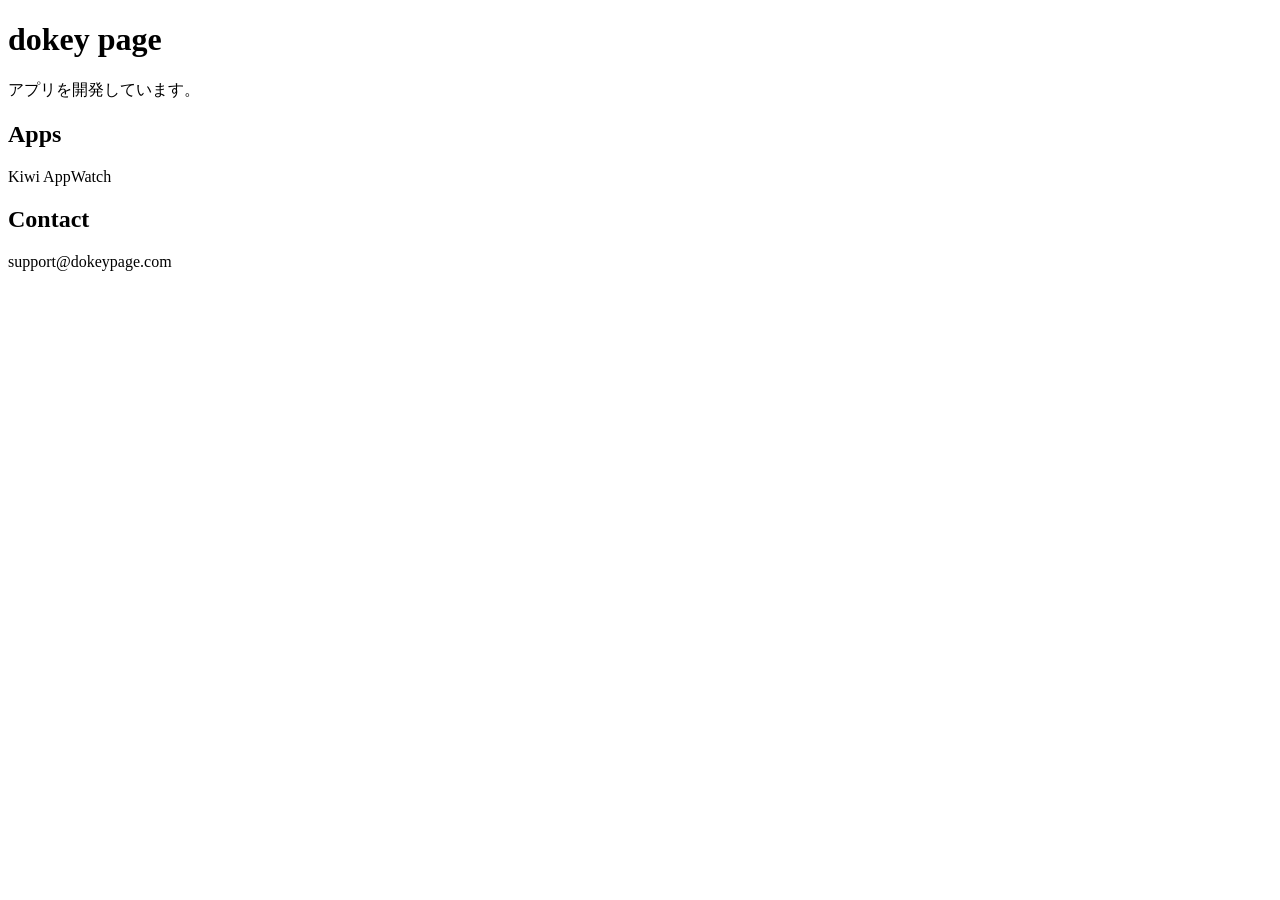
==== index.html @ f99a652b "Add homepage" ====
<!DOCTYPE html>
<html lang="ja">
<head>
  <meta charset="UTF-8">
  <meta name="viewport" content="width=device-width, initial-scale=1.0">
  <title>dokey page</title>
</head>
<body>
  <h1>dokey page</h1>
  <p>アプリを開発しています。</p>

  <h2>Apps</h2>
  <p>Kiwi AppWatch</p>

  <h2>Contact</h2>
  <p>support@dokeypage.com</p>
</body>
</html>
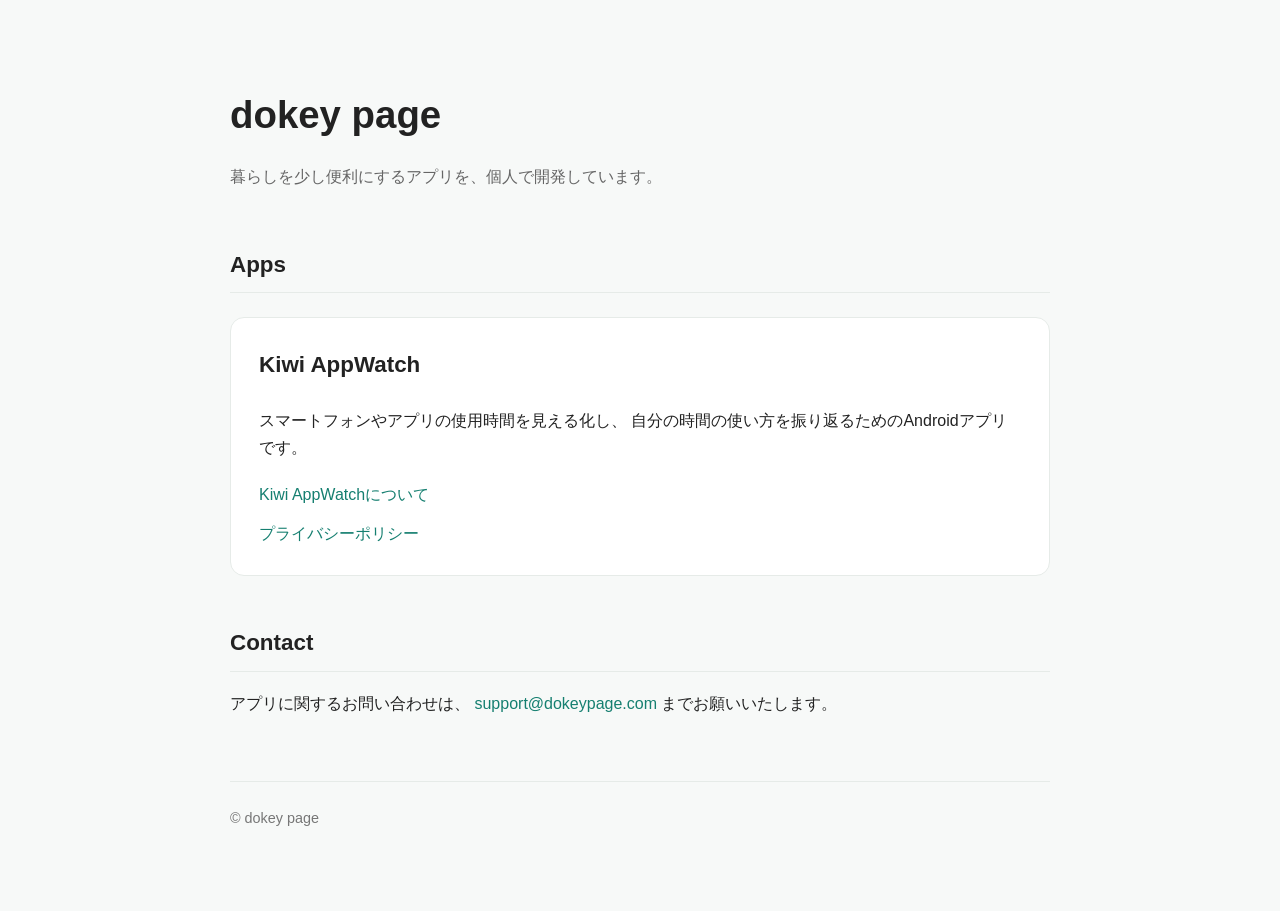
==== commit 3f7761f4: "Add Kiwi AppWatch page" ====
--- a/index.html
+++ b/index.html
@@ -3,16 +3,117 @@
 <head>
   <meta charset="UTF-8">
   <meta name="viewport" content="width=device-width, initial-scale=1.0">
+
   <title>dokey page</title>
+
+  <style>
+    body {
+      margin: 0;
+      font-family: -apple-system, BlinkMacSystemFont, "Segoe UI",
+        "Hiragino Kaku Gothic ProN", "Yu Gothic", Meiryo, sans-serif;
+      background: #f7f9f8;
+      color: #222;
+      line-height: 1.7;
+    }
+
+    main {
+      max-width: 820px;
+      margin: 0 auto;
+      padding: 56px 24px 80px;
+    }
+
+    h1 {
+      margin-bottom: 8px;
+      font-size: 2.4rem;
+    }
+
+    .lead {
+      color: #666;
+      margin-bottom: 56px;
+    }
+
+    h2 {
+      margin-top: 48px;
+      padding-bottom: 8px;
+      font-size: 1.4rem;
+      border-bottom: 1px solid #e6ebe8;
+    }
+
+    .app-card {
+      margin-top: 24px;
+      padding: 28px;
+      background: #fff;
+      border: 1px solid #e6ebe8;
+      border-radius: 14px;
+    }
+
+    .app-card h3 {
+      margin-top: 0;
+      font-size: 1.4rem;
+    }
+
+    a {
+      color: #157f70;
+      text-decoration: none;
+    }
+
+    a:hover {
+      text-decoration: underline;
+    }
+
+    .links {
+      display: flex;
+      flex-direction: column;
+      gap: 12px;
+      margin-top: 20px;
+    }
+
+    footer {
+      margin-top: 64px;
+      padding-top: 24px;
+      border-top: 1px solid #e6ebe8;
+      color: #777;
+      font-size: 0.9rem;
+    }
+  </style>
 </head>
+
 <body>
-  <h1>dokey page</h1>
-  <p>アプリを開発しています。</p>
+  <main>
+    <h1>dokey page</h1>
+    <p class="lead">
+      暮らしを少し便利にするアプリを、個人で開発しています。
+    </p>
 
-  <h2>Apps</h2>
-  <p>Kiwi AppWatch</p>
+    <h2>Apps</h2>
 
-  <h2>Contact</h2>
-  <p>support@dokeypage.com</p>
+    <section class="app-card">
+      <h3>Kiwi AppWatch</h3>
+
+      <p>
+        スマートフォンやアプリの使用時間を見える化し、
+        自分の時間の使い方を振り返るためのAndroidアプリです。
+      </p>
+
+      <div class="links">
+        <a href="/kiwi-appwatch/">Kiwi AppWatchについて</a>
+        <a href="/kiwi-appwatch/privacy/">プライバシーポリシー</a>
+      </div>
+    </section>
+
+    <h2>Contact</h2>
+
+    <p>
+      アプリに関するお問い合わせは、
+      <a href="mailto:support@dokeypage.com">
+        support@dokeypage.com
+      </a>
+      までお願いいたします。
+    </p>
+
+    <footer>
+      © dokey page
+    </footer>
+  </main>
 </body>
 </html>
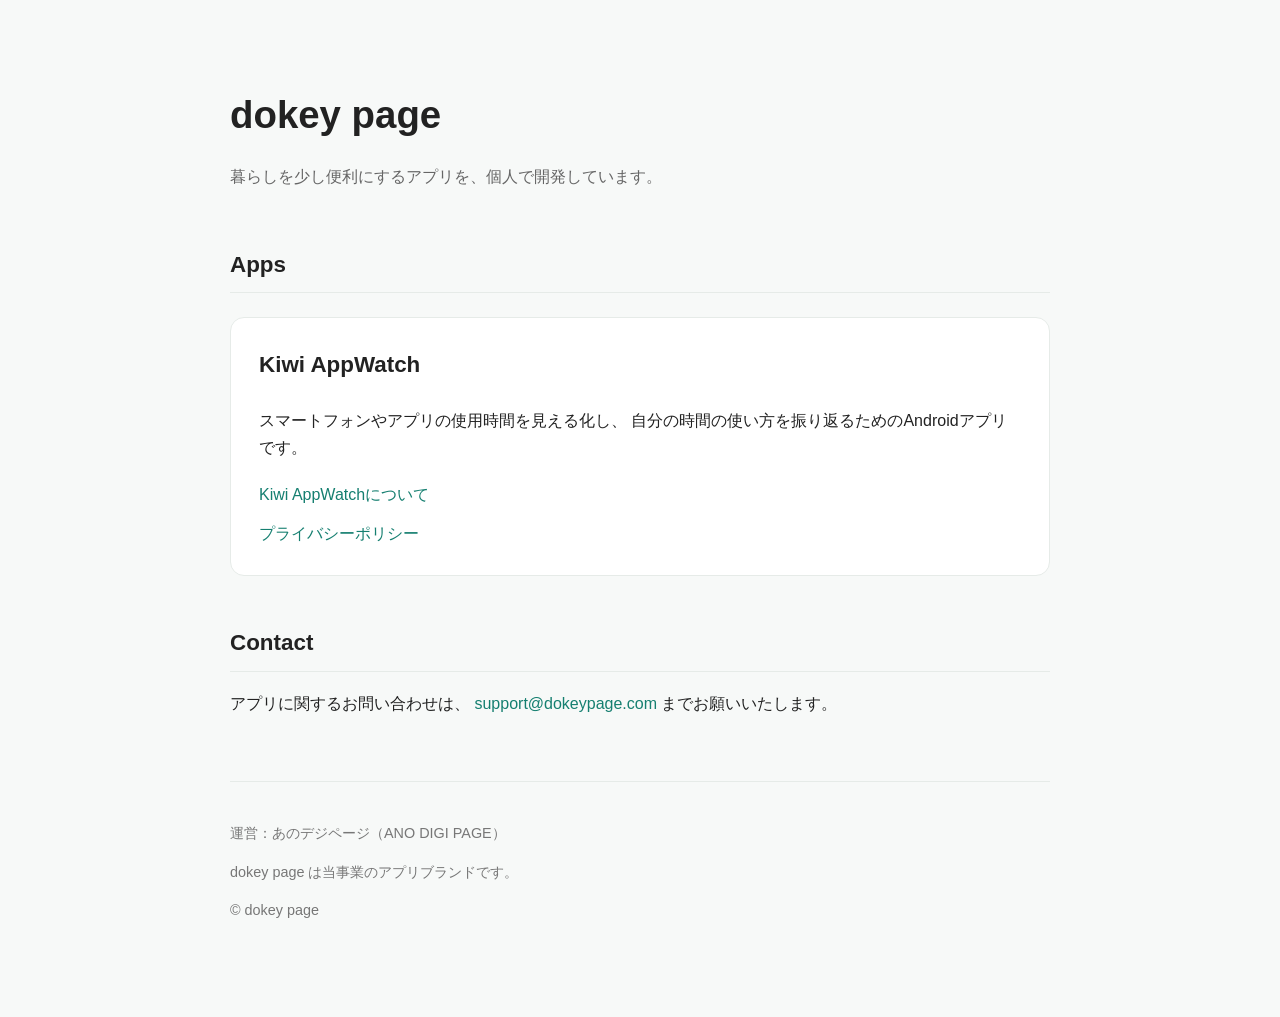
==== commit ae80bd46: "運営者情報を追加" ====
--- a/index.html
+++ b/index.html
@@ -111,9 +111,11 @@
       までお願いいたします。
     </p>
 
-    <footer>
-      © dokey page
-    </footer>
+<footer>
+  <p>運営：あのデジページ（ANO DIGI PAGE）</p>
+  <p>dokey page は当事業のアプリブランドです。</p>
+  <p>© dokey page</p>
+</footer>
   </main>
 </body>
 </html>
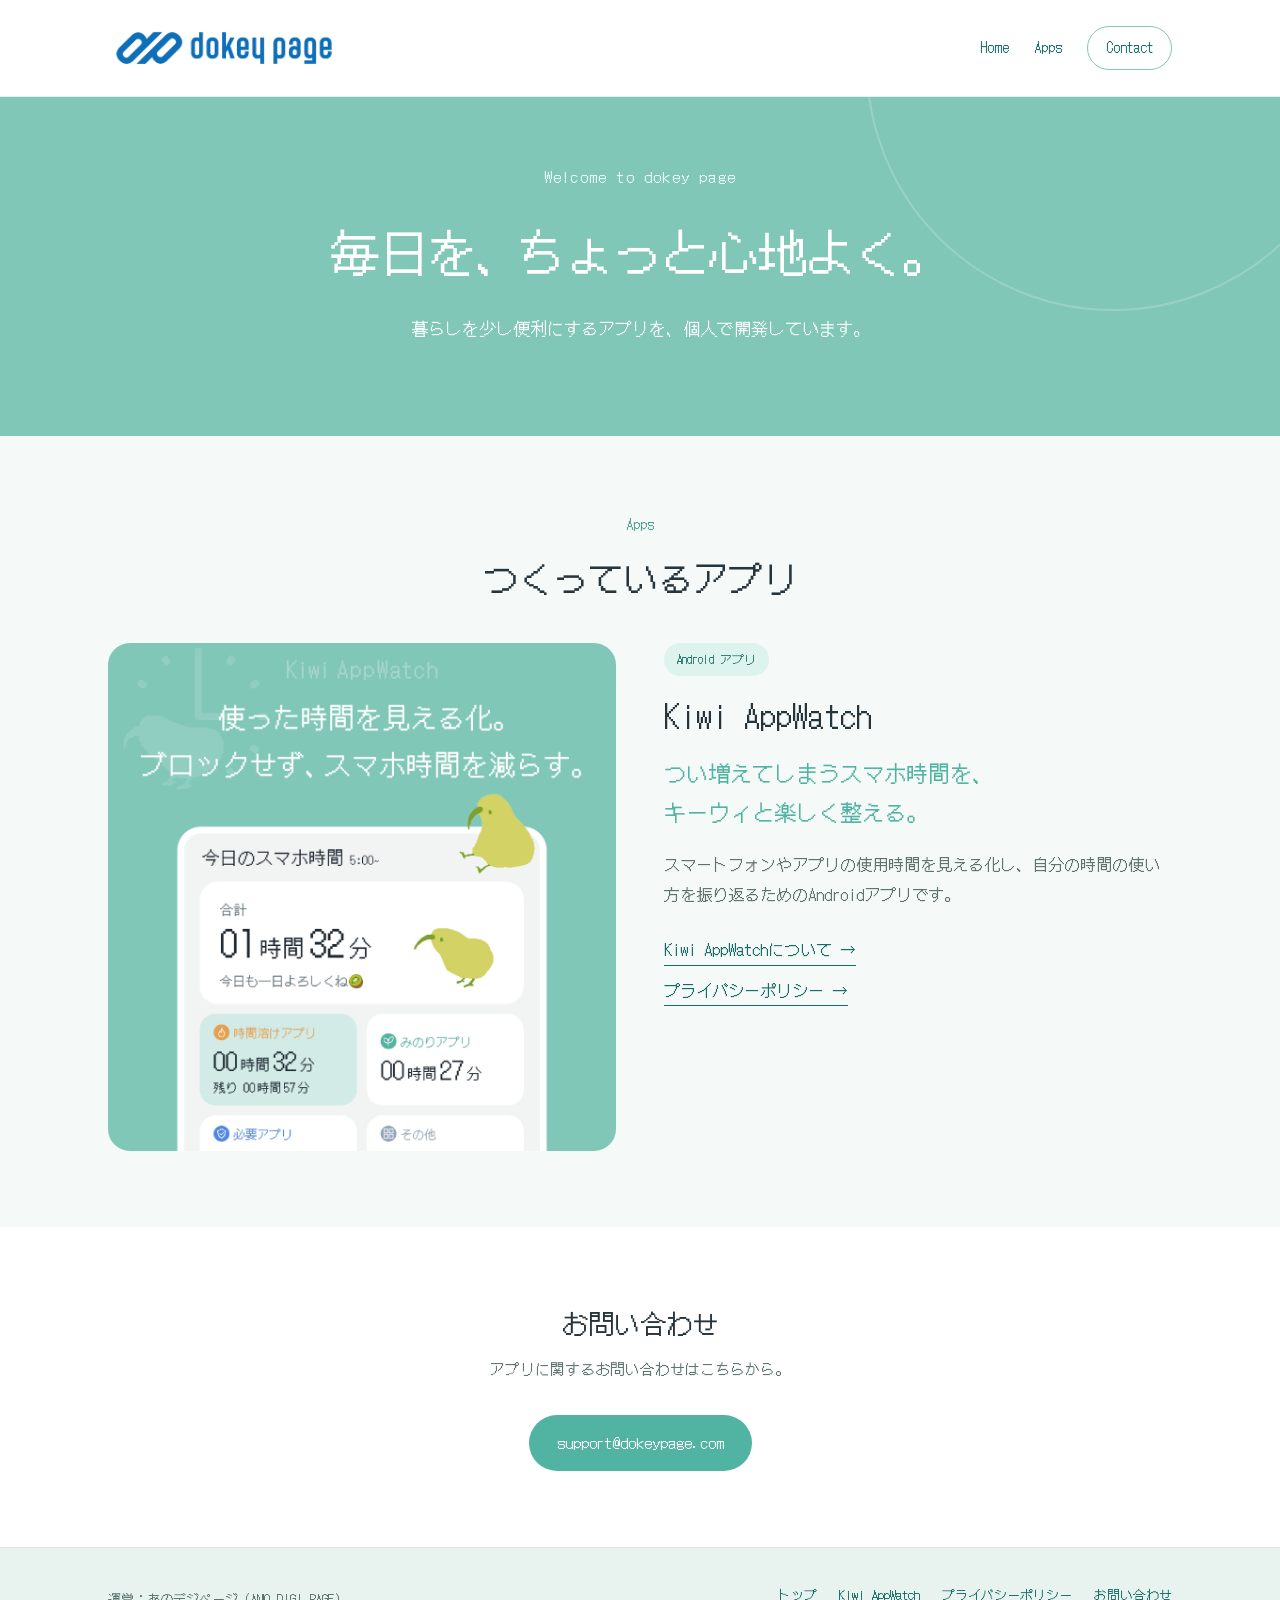
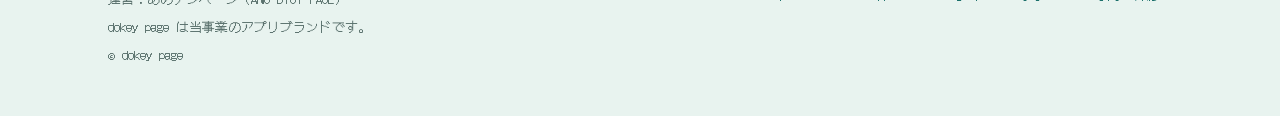
==== commit 38a7fa94: "Add files via upload" ====
--- a/index.html
+++ b/index.html
@@ -1,121 +1,5 @@
 <!DOCTYPE html>
-<html lang="ja">
-<head>
-  <meta charset="UTF-8">
-  <meta name="viewport" content="width=device-width, initial-scale=1.0">
 
-  <title>dokey page</title>
-
-  <style>
-    body {
-      margin: 0;
-      font-family: -apple-system, BlinkMacSystemFont, "Segoe UI",
-        "Hiragino Kaku Gothic ProN", "Yu Gothic", Meiryo, sans-serif;
-      background: #f7f9f8;
-      color: #222;
-      line-height: 1.7;
-    }
-
-    main {
-      max-width: 820px;
-      margin: 0 auto;
-      padding: 56px 24px 80px;
-    }
-
-    h1 {
-      margin-bottom: 8px;
-      font-size: 2.4rem;
-    }
-
-    .lead {
-      color: #666;
-      margin-bottom: 56px;
-    }
-
-    h2 {
-      margin-top: 48px;
-      padding-bottom: 8px;
-      font-size: 1.4rem;
-      border-bottom: 1px solid #e6ebe8;
-    }
-
-    .app-card {
-      margin-top: 24px;
-      padding: 28px;
-      background: #fff;
-      border: 1px solid #e6ebe8;
-      border-radius: 14px;
-    }
-
-    .app-card h3 {
-      margin-top: 0;
-      font-size: 1.4rem;
-    }
-
-    a {
-      color: #157f70;
-      text-decoration: none;
-    }
-
-    a:hover {
-      text-decoration: underline;
-    }
-
-    .links {
-      display: flex;
-      flex-direction: column;
-      gap: 12px;
-      margin-top: 20px;
-    }
-
-    footer {
-      margin-top: 64px;
-      padding-top: 24px;
-      border-top: 1px solid #e6ebe8;
-      color: #777;
-      font-size: 0.9rem;
-    }
-  </style>
-</head>
-
-<body>
-  <main>
-    <h1>dokey page</h1>
-    <p class="lead">
-      暮らしを少し便利にするアプリを、個人で開発しています。
-    </p>
-
-    <h2>Apps</h2>
-
-    <section class="app-card">
-      <h3>Kiwi AppWatch</h3>
-
-      <p>
-        スマートフォンやアプリの使用時間を見える化し、
-        自分の時間の使い方を振り返るためのAndroidアプリです。
-      </p>
-
-      <div class="links">
-        <a href="/kiwi-appwatch/">Kiwi AppWatchについて</a>
-        <a href="/kiwi-appwatch/privacy/">プライバシーポリシー</a>
-      </div>
-    </section>
-
-    <h2>Contact</h2>
-
-    <p>
-      アプリに関するお問い合わせは、
-      <a href="mailto:support@dokeypage.com">
-        support@dokeypage.com
-      </a>
-      までお願いいたします。
-    </p>
-
-<footer>
-  <p>運営：あのデジページ（ANO DIGI PAGE）</p>
-  <p>dokey page は当事業のアプリブランドです。</p>
-  <p>© dokey page</p>
-</footer>
-  </main>
-</body>
-</html>+<html lang="ja"><head><meta charset="utf-8"/><meta content="width=device-width,initial-scale=1.0" name="viewport"/><meta content="#80c7b8" name="theme-color"/><meta content="暮らしを少し便利にするアプリを、個人で開発しています。" name="description"/><title>dokey page</title><link href="https://fonts.googleapis.com" rel="preconnect"/><link crossorigin="" href="https://fonts.gstatic.com" rel="preconnect"/><link href="assets/site.css" rel="stylesheet"/></head><body class="home-page"><header class="header"><div class="shell nav"><a aria-label="dokey page トップ" class="brand" href="index.html"><img alt="dokey page" height="211" src="assets/dokey_page_logo_yoko.png" width="1000"/></a><nav aria-label="メインナビゲーション" class="navlinks"><a href="index.html">Home</a><a href="kiwi-appwatch/index.html">Apps</a><a class="nav-cta" href="mailto:support@dokeypage.com">Contact</a></nav></div></header><main><section class="hero"><div class="shell hero-inner"><div><div class="eyebrow">Welcome to dokey page</div><h1>毎日を<span class="tight-comma">、</span>ちょっと心地よく。</h1><p>暮らしを少し便利にするアプリを、個人で開発しています。</p></div></div></section>
+<section class="section" id="apps"><div class="shell"><div class="section-head"><div class="small">Apps</div><h2>つくっているアプリ</h2></div><div class="product"><div class="product-img"><img alt="Kiwi AppWatchのスマートフォン使用時間画面" height="1080" loading="lazy" src="assets/sp_1_t.png" style="width:100%;height:auto;object-fit:contain;object-position:center;max-height:none" width="1080"/></div><div class="product-copy"><span class="pill">Android アプリ</span><h3>Kiwi AppWatch</h3><p class="product-tagline">つい増えてしまうスマホ時間を、<br/>キーウィと楽しく整える。</p><p>スマートフォンやアプリの使用時間を見える化し、自分の時間の使い方を振り返るためのAndroidアプリです。</p><a class="detail-link" href="kiwi-appwatch/index.html">Kiwi AppWatchについて →</a><br/><a class="detail-link" href="kiwi-appwatch/privacy/index.html">プライバシーポリシー →</a></div></div></div></section>
+<section class="section alt"><div class="shell"><div class="section-head contact-heading"><h2>お問い合わせ</h2></div><div class="center"><p>アプリに関するお問い合わせはこちらから。</p><a class="button" href="mailto:support@dokeypage.com" style="background:#51b4a2;color:#fff">support@dokeypage.com</a></div></div></section></main><footer class="footer"><div class="shell footer-content"><div><p>運営：あのデジページ（ANO DIGI PAGE）</p><p>dokey page は当事業のアプリブランドです。</p><p>© dokey page</p></div><nav aria-label="フッター" class="foot-links"><a href="index.html">トップ</a><a href="kiwi-appwatch/index.html">Kiwi AppWatch</a><a href="kiwi-appwatch/privacy/index.html">プライバシーポリシー</a><a href="mailto:support@dokeypage.com">お問い合わせ</a></nav></div></footer></body></html>
--- a/assets/site.css
+++ b/assets/site.css
@@ -0,0 +1,56 @@
+@import url('https://fonts.googleapis.com/css2?family=DotGothic16&display=swap');
+:root{--mint:#80c7b8;--deep:#226b65;--green:#51b4a2;--dark:#26343b;--paper:#f5f9f7;--line:#d7eae5}
+*{box-sizing:border-box}html{scroll-behavior:smooth}body{margin:0;background:var(--paper);color:var(--dark);font-family:'DotGothic16',sans-serif;line-height:1.85}img{display:block;max-width:100%}a{color:#166c67;text-decoration:none}a:hover{text-decoration:underline}a:focus-visible{outline:3px solid #166c67;outline-offset:5px;border-radius:3px}button:focus-visible{outline:3px solid #166c67;outline-offset:5px}.shell{max-width:1120px;margin:auto;padding:0 28px}.header{background:#fff;position:relative;z-index:2;border-bottom:1px solid #e7f0ed}.nav{display:flex;align-items:center;justify-content:space-between;gap:25px;min-height:96px}.brand img{width:232px;height:auto}.navlinks{display:flex;gap:25px;align-items:center;flex-wrap:wrap}.navlinks a{font-size:14px}.navlinks .nav-cta{border:1px solid var(--mint);border-radius:100px;padding:8px 18px}.hero{background:var(--mint);position:relative;overflow:hidden}.hero:before{content:'';position:absolute;width:490px;height:490px;border:2px solid #ffffff30;border-radius:50%;top:-280px;right:-80px}.hero-inner{position:relative;padding-top:74px;padding-bottom:80px;display:grid;grid-template-columns:1fr 1fr;gap:60px;align-items:center}.eyebrow{font-size:15px;letter-spacing:.08em;color:#eafff9}.hero h1{font-size:clamp(30px,4.3vw,55px);line-height:1.65;margin:18px 0 21px;color:#fff;font-weight:400;letter-spacing:.015em}.hero p{color:#f8fffc;font-size:17px;max-width:480px}.hero-media{position:relative}.hero-media img{filter:drop-shadow(0 22px 22px #1b797327);border-radius:18px}.hero-media .floating{position:absolute;top:-22px;right:-14px;font-size:34px;background:#fff;line-height:1;border-radius:50%;padding:14px;box-shadow:0 8px 30px #276d6630}.button{display:inline-flex;align-items:center;justify-content:center;border-radius:999px;background:#fff;color:#237a70;padding:13px 27px;margin-top:20px;border:1px solid transparent;font:inherit;font-size:15px;transition:transform .2s}.button:hover{transform:translateY(-2px);text-decoration:none}.button.outline{background:transparent;border-color:#fff;color:#fff}.buttons{display:flex;gap:12px;flex-wrap:wrap}.section{padding:76px 0}.section.alt{background:#fff}.section-head{margin-bottom:34px;text-align:center}.section-head .small{color:#4f9d91;font-size:14px}.section-head h2{font-weight:400;font-size:clamp(25px,3vw,35px);margin:7px 0 10px}.section-head p{margin:0;color:#617673;font-size:15px}.product{display:grid;grid-template-columns:1fr 1fr;gap:48px;align-items:center}.product-img{border-radius:24px;overflow:hidden;background:var(--mint)}.product-img img{width:100%;height:auto}.product-copy h3{font-size:31px;font-weight:400;margin:10px 0}.product-copy p{color:#60736f}.pill{display:inline-block;padding:5px 13px;border-radius:30px;background:#ddf3ed;color:#236e65;font-size:12px}.detail-link{display:inline-block;border-bottom:1px solid currentColor;margin-top:10px}.features{display:grid;grid-template-columns:repeat(3,1fr);gap:18px}.feature{background:#fff;border:1px solid #e0eee9;border-radius:18px;padding:23px}.feature h3{font-size:18px;font-weight:400;margin:9px 0}.feature p{font-size:14px;color:#61726f;margin:0}.feature-icon{width:45px;height:45px;border-radius:14px;background:#d6efea;display:grid;place-items:center;font-size:23px;color:#2a9c8c}.gallery{display:grid;grid-template-columns:repeat(3,minmax(0,1fr));gap:25px}.shot{background:#80c7b8;border-radius:19px;overflow:hidden;border:1px solid #cbe4dd}.shot img{width:100%;height:auto}.shot-caption{text-align:center;font-size:14px;color:#536b67;margin:11px 0 0}.info-panel{background:#e5f5ef;border:1px solid #cde8df;border-radius:24px;padding:30px 35px}.info-panel p{color:#536d67}.info-panel h3{margin:0;font-weight:400;font-size:22px}.footer{background:#e8f3ef;border-top:1px solid #d9e9e4;padding:35px 0 45px;color:#59706c;font-size:13px}.footer-content{display:flex;gap:18px;justify-content:space-between;flex-wrap:wrap}.footer p{margin:4px 0}.foot-links{display:flex;gap:22px;flex-wrap:wrap}.center{text-align:center}.hero-banner{background:#80c7b8}.hero-banner-inner{padding:50px 0 62px}.hero-banner img{width:min(100%,1024px);margin:auto;border-radius:18px}.hero-banner-heading{text-align:center;color:#fff;font-size:clamp(27px,4vw,43px);font-weight:400;margin:0 0 15px}.hero-banner-heading+p{text-align:center;color:#fff;margin:0 0 28px}.intro{max-width:780px;margin:0 auto;text-align:center;color:#506964}.privacy-plain{font-family:-apple-system,BlinkMacSystemFont,'Segoe UI','Yu Gothic',Meiryo,sans-serif}
+@media(max-width:760px){.shell{padding:0 19px}.nav{min-height:78px;gap:14px;align-items:center}.brand img{width:165px}.navlinks{gap:12px}.navlinks a{font-size:12px}.navlinks .nav-cta{padding:5px 10px}.hero-inner{grid-template-columns:1fr;gap:28px;text-align:center;padding:43px 0 50px}.hero p{margin-left:auto;margin-right:auto}.hero-media{max-width:550px;margin:auto}.hero-media .floating{right:3px}.buttons{justify-content:center}.section{padding:50px 0}.product{grid-template-columns:1fr;gap:26px}.product-copy{text-align:center}.features{grid-template-columns:1fr}.gallery{grid-template-columns:repeat(2,minmax(0,1fr));gap:13px}.shot-caption{font-size:12px}.info-panel{padding:25px 20px}.footer-content{display:block}.foot-links{margin-top:15px}.hero-banner-inner{padding:35px 0 45px}}
+@media(max-width:390px){.brand img{width:135px}.navlinks{gap:8px}.navlinks a{font-size:11px}.hero h1{font-size:28px}.gallery{gap:9px}}
+
+/* Requested refinements */
+.nowrap{white-space:nowrap}
+.home-page .hero-inner{display:block;max-width:1120px;text-align:center;padding-top:66px;padding-bottom:75px}
+.home-page .hero h1{font-size:clamp(26px,4vw,52px)}
+.home-page .hero p{margin-left:auto;margin-right:auto}
+.home-page .product-img img{width:100%;height:auto;object-fit:contain;max-height:none}
+.home-page .product-img{background:transparent;border-radius:22px}
+.product-tagline{font-size:clamp(17px,2vw,22px);color:var(--dark)!important;line-height:1.8;margin:6px 0 18px}
+.home-page .contact-heading{margin-bottom:20px}
+.home-page .contact-heading h2,.app-contact h2{font-size:clamp(25px,3vw,35px);font-weight:400;line-height:1.5;margin:0 0 13px}
+.home-page .section.alt .center p,.app-contact p{font-size:15px;line-height:1.85;color:#617673;margin:0 0 12px}
+.app-page .hero-banner-inner{padding:36px 0 45px}
+.app-page .hero-banner img{border-radius:18px;object-fit:contain;height:auto}
+.app-page .gallery{row-gap:56px}
+.app-page .shot-caption{line-height:1.8;min-height:3.8em;margin-top:16px}
+.app-contact{margin-top:55px}
+@media(max-width:760px){.home-page .hero-inner{padding:45px 0 55px}.home-page .hero h1{font-size:clamp(24px,6.3vw,38px)}.app-page .gallery{row-gap:36px}.app-page .shot-caption{min-height:4em}}
+@media(max-width:390px){.home-page .hero h1{font-size:clamp(22px,6vw,27px)}}
+
+/* 2026-11-02 requested adjustments */
+.home-page .hero h1{white-space:nowrap;letter-spacing:0;font-size:clamp(17px,4vw,50px)}
+.home-page .product{align-items:start}
+.home-page .product-copy{align-self:start}
+.home-page .product-tagline,.app-page .app-introduction .section-head h2{color:var(--green)!important}
+.home-page .contact-heading h2,.app-page .app-contact h2{font-size:clamp(20px,2.25vw,26px)}
+.app-page .app-introduction{background:#fff}
+.app-page .app-introduction .section-head h2{max-width:950px;margin-left:auto;margin-right:auto}
+@media(max-width:760px){.home-page .hero h1{font-size:clamp(15px,4.25vw,32px)}.home-page .product-copy{align-self:auto}}
+
+/* Home heading and shared contact typography */
+.home-page .hero h1 {
+  font-size:clamp(20px,5.4vw,50px);
+  white-space:nowrap;
+  letter-spacing:-.035em;
+}
+.home-page .hero h1 .tight-comma {margin-right:-.16em;}
+.home-page .contact-heading {margin-bottom:0;}
+.home-page .contact-heading h2, .app-page .app-contact h2 {
+  font-size:clamp(20px,2.25vw,26px);
+  line-height:1.5;
+  margin:0 0 13px;
+  font-weight:400;
+}
+.home-page .section.alt .center p, .app-page .app-contact p {
+  font-size:15px;line-height:1.85;color:#617673;margin:0 0 12px;
+}
+.home-page .section.alt .center .button, .app-page .app-contact .button {
+  font-size:15px;line-height:1.85;
+}
+@media(max-width:390px){.home-page .hero h1{font-size:20px;letter-spacing:-.05em;}}
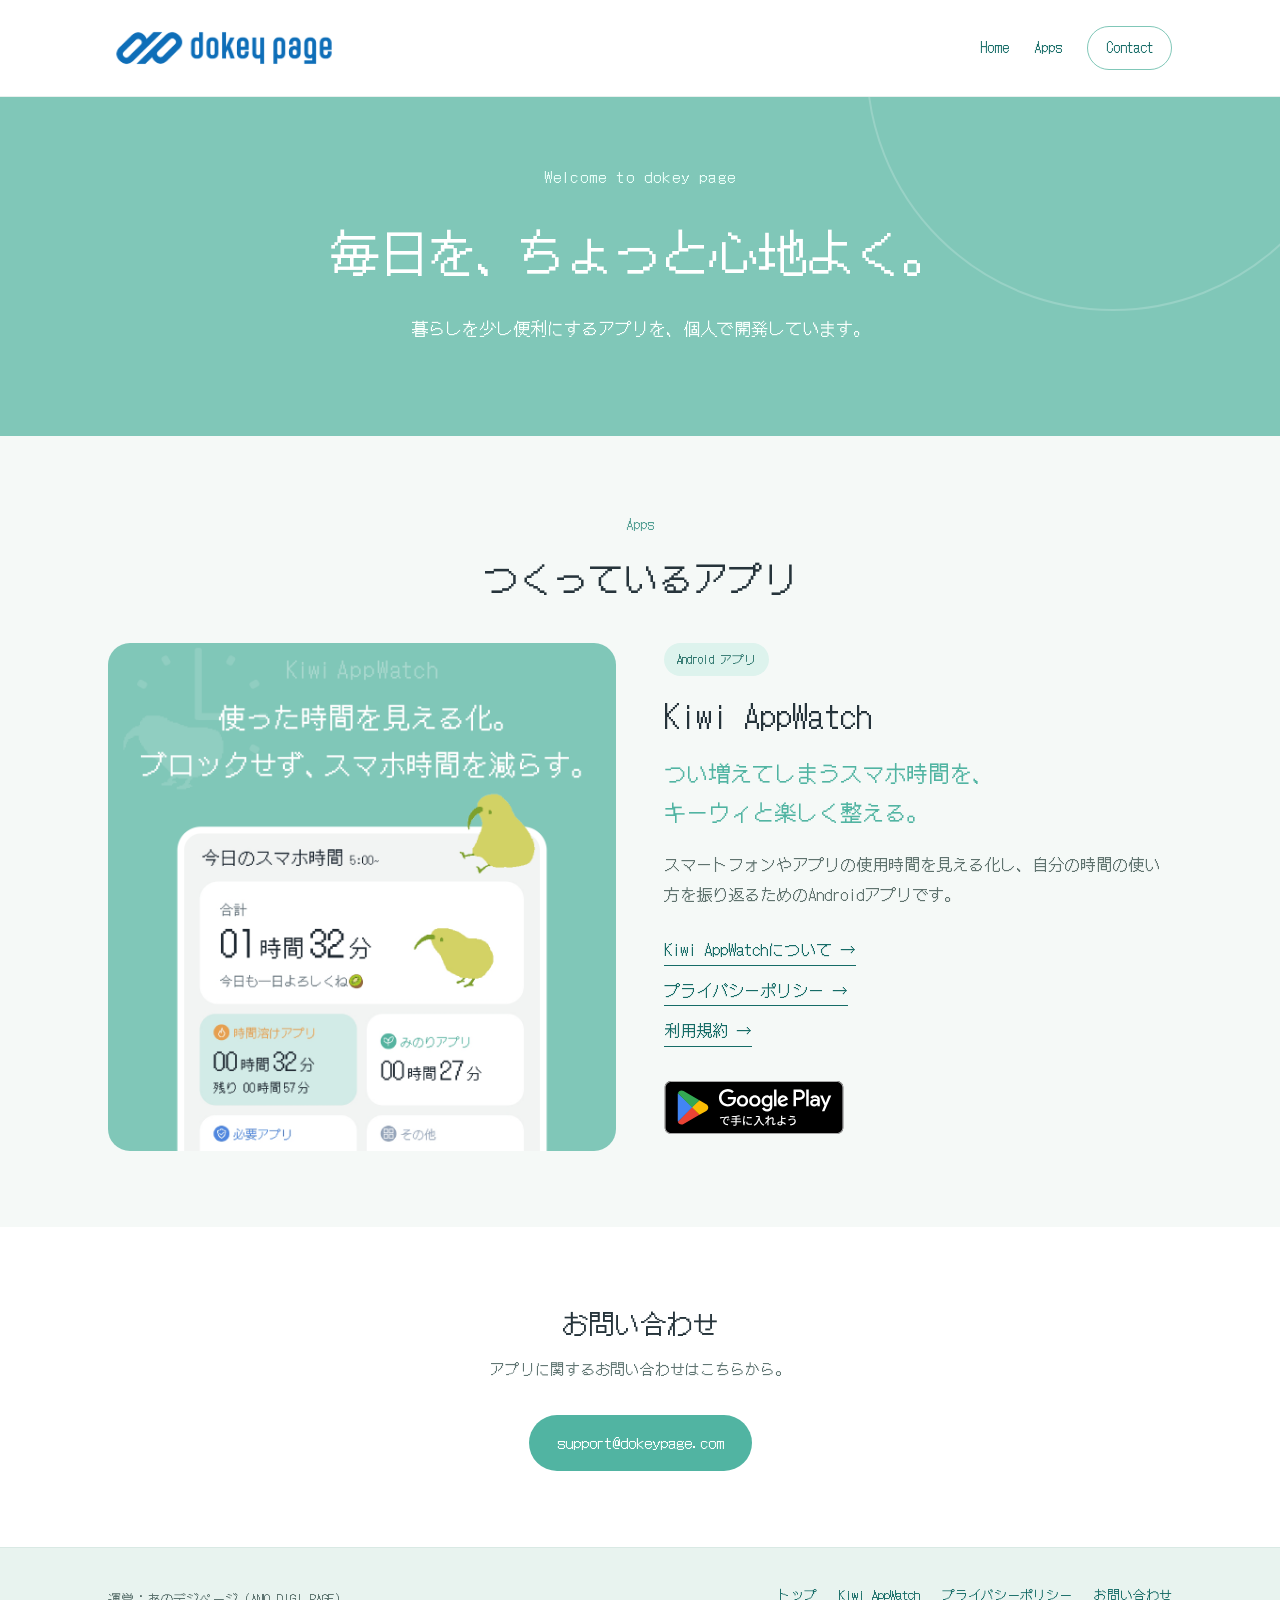
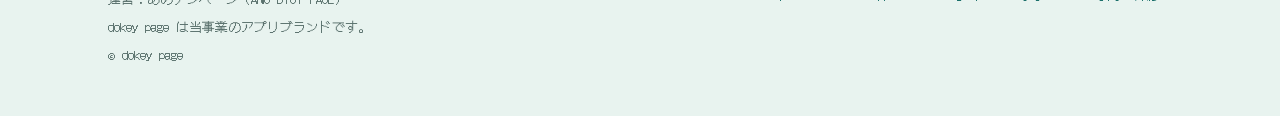
==== commit 75be9bf6: "Add files via upload" ====
--- a/index.html
+++ b/index.html
@@ -1,5 +1,5 @@
 <!DOCTYPE html>
 
 <html lang="ja"><head><meta charset="utf-8"/><meta content="width=device-width,initial-scale=1.0" name="viewport"/><meta content="#80c7b8" name="theme-color"/><meta content="暮らしを少し便利にするアプリを、個人で開発しています。" name="description"/><title>dokey page</title><link href="https://fonts.googleapis.com" rel="preconnect"/><link crossorigin="" href="https://fonts.gstatic.com" rel="preconnect"/><link href="assets/site.css" rel="stylesheet"/></head><body class="home-page"><header class="header"><div class="shell nav"><a aria-label="dokey page トップ" class="brand" href="index.html"><img alt="dokey page" height="211" src="assets/dokey_page_logo_yoko.png" width="1000"/></a><nav aria-label="メインナビゲーション" class="navlinks"><a href="index.html">Home</a><a href="kiwi-appwatch/index.html">Apps</a><a class="nav-cta" href="mailto:support@dokeypage.com">Contact</a></nav></div></header><main><section class="hero"><div class="shell hero-inner"><div><div class="eyebrow">Welcome to dokey page</div><h1>毎日を<span class="tight-comma">、</span>ちょっと心地よく。</h1><p>暮らしを少し便利にするアプリを、個人で開発しています。</p></div></div></section>
-<section class="section" id="apps"><div class="shell"><div class="section-head"><div class="small">Apps</div><h2>つくっているアプリ</h2></div><div class="product"><div class="product-img"><img alt="Kiwi AppWatchのスマートフォン使用時間画面" height="1080" loading="lazy" src="assets/sp_1_t.png" style="width:100%;height:auto;object-fit:contain;object-position:center;max-height:none" width="1080"/></div><div class="product-copy"><span class="pill">Android アプリ</span><h3>Kiwi AppWatch</h3><p class="product-tagline">つい増えてしまうスマホ時間を、<br/>キーウィと楽しく整える。</p><p>スマートフォンやアプリの使用時間を見える化し、自分の時間の使い方を振り返るためのAndroidアプリです。</p><a class="detail-link" href="kiwi-appwatch/index.html">Kiwi AppWatchについて →</a><br/><a class="detail-link" href="kiwi-appwatch/privacy/index.html">プライバシーポリシー →</a></div></div></div></section>
+<section class="section" id="apps"><div class="shell"><div class="section-head"><div class="small">Apps</div><h2>つくっているアプリ</h2></div><div class="product"><div class="product-img"><img alt="Kiwi AppWatchのスマートフォン使用時間画面" height="1080" loading="lazy" src="assets/sp_1_t.png" style="width:100%;height:auto;object-fit:contain;object-position:center;max-height:none" width="1080"/></div><div class="product-copy"><span class="pill">Android アプリ</span><h3>Kiwi AppWatch</h3><p class="product-tagline">つい増えてしまうスマホ時間を、<br/>キーウィと楽しく整える。</p><p>スマートフォンやアプリの使用時間を見える化し、自分の時間の使い方を振り返るためのAndroidアプリです。</p><a class="detail-link" href="kiwi-appwatch/index.html">Kiwi AppWatchについて →</a><br/><a class="detail-link" href="kiwi-appwatch/privacy/index.html">プライバシーポリシー →</a><br/><a class="detail-link" href="https://dokeypage.com/kiwi-appwatch/terms/">利用規約 →</a><div class="play-badge-container"><a aria-label="Google PlayでKiwi AppWatchを入手する" class="play-badge" href="https://play.google.com/store/apps/details?id=com.dokeypage.kiwiappwatch"><img alt="Google Play で手に入れよう" height="53" src="assets/GetItOnGooglePlay_Badge_Print_color_Japanese.svg" width="180"/></a></div></div></div></div></section>
 <section class="section alt"><div class="shell"><div class="section-head contact-heading"><h2>お問い合わせ</h2></div><div class="center"><p>アプリに関するお問い合わせはこちらから。</p><a class="button" href="mailto:support@dokeypage.com" style="background:#51b4a2;color:#fff">support@dokeypage.com</a></div></div></section></main><footer class="footer"><div class="shell footer-content"><div><p>運営：あのデジページ（ANO DIGI PAGE）</p><p>dokey page は当事業のアプリブランドです。</p><p>© dokey page</p></div><nav aria-label="フッター" class="foot-links"><a href="index.html">トップ</a><a href="kiwi-appwatch/index.html">Kiwi AppWatch</a><a href="kiwi-appwatch/privacy/index.html">プライバシーポリシー</a><a href="mailto:support@dokeypage.com">お問い合わせ</a></nav></div></footer></body></html>
--- a/assets/site.css
+++ b/assets/site.css
@@ -54,3 +54,14 @@
   font-size:15px;line-height:1.85;
 }
 @media(max-width:390px){.home-page .hero h1{font-size:20px;letter-spacing:-.05em;}}
+
+/* Google Play official badge, shared by Home and Kiwi AppWatch */
+.play-badge-container{margin-top:22px}
+.play-badge-centered{text-align:center}
+.play-badge{display:inline-block;line-height:0;border-radius:5px}
+.play-badge img{display:block;width:180px;height:auto;max-width:100%;object-fit:contain}
+
+/* 2026-11-05: Requested fine spacing adjustments */
+.home-page .product-copy .play-badge-container { margin-top:34px; }
+.app-page .app-introduction .section-head { margin-bottom:18px; }
+.app-page .app-introduction .play-badge-container { margin-top:34px; }
